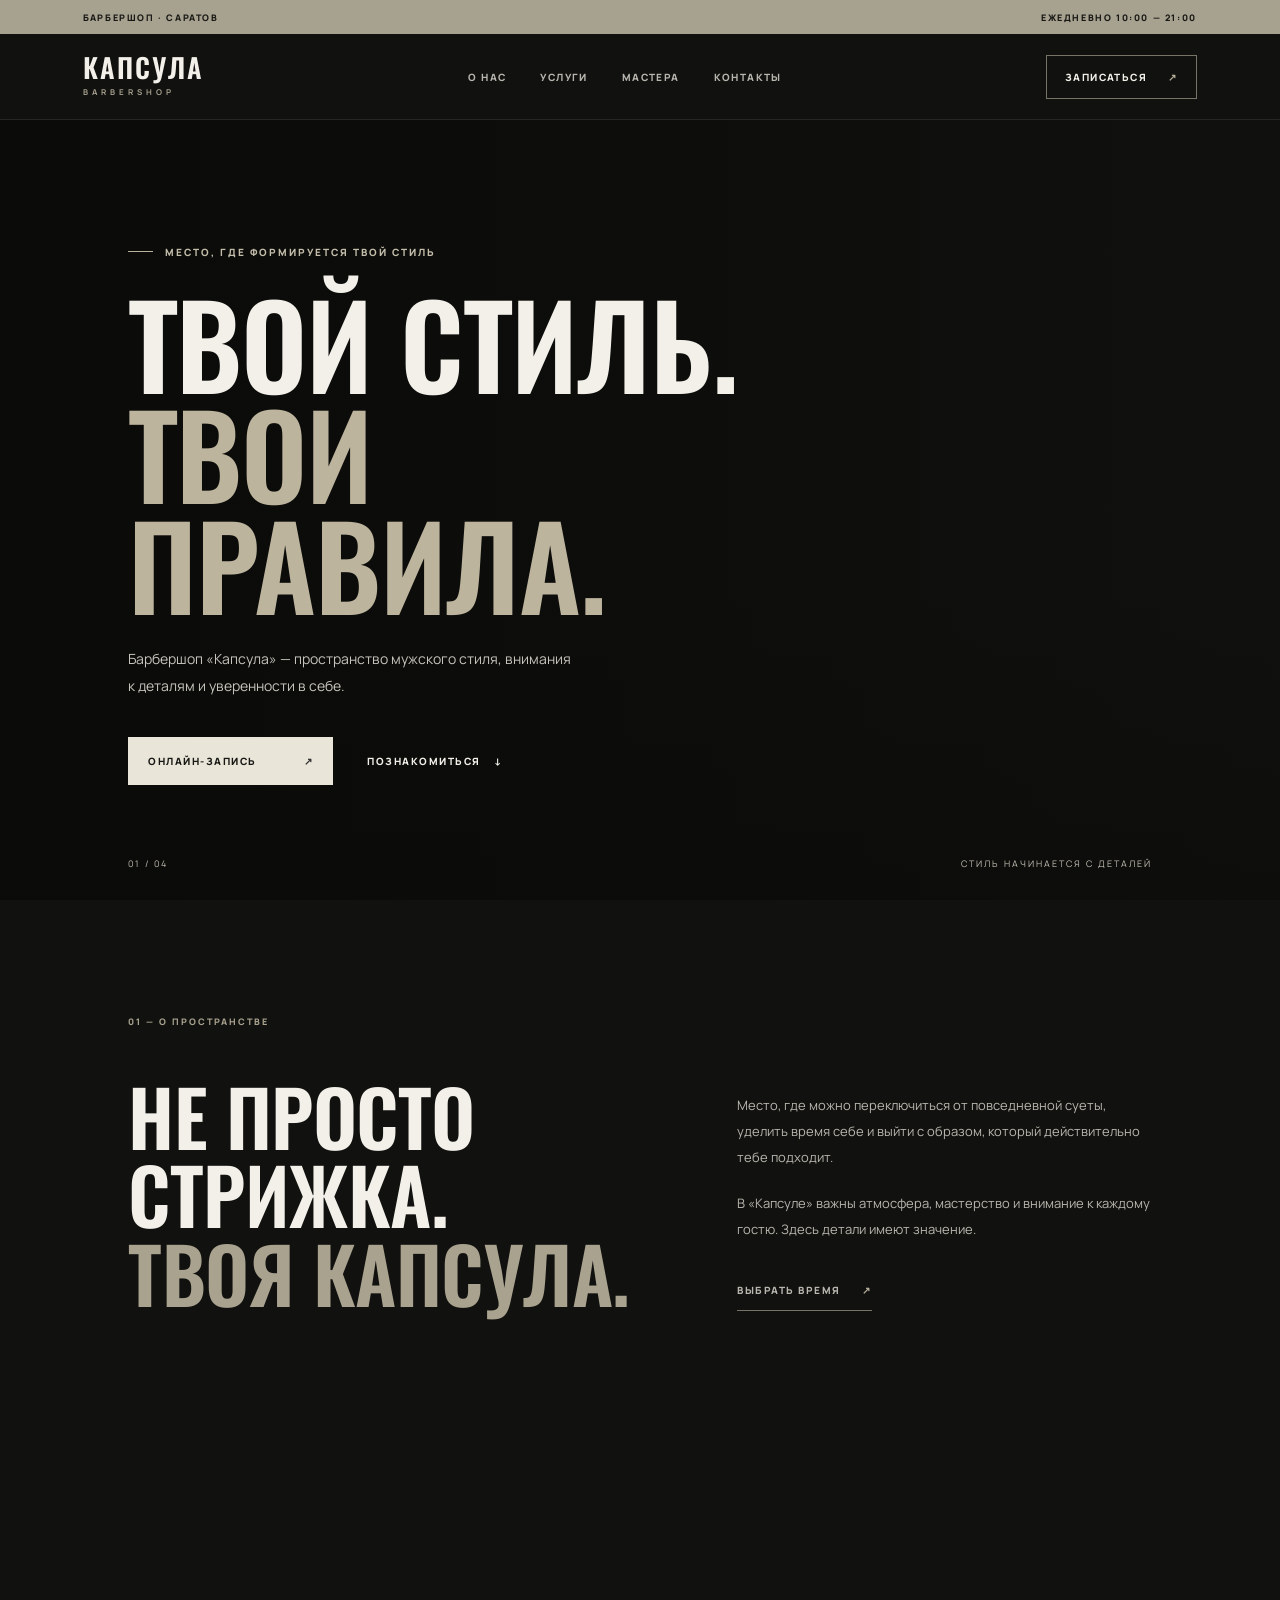
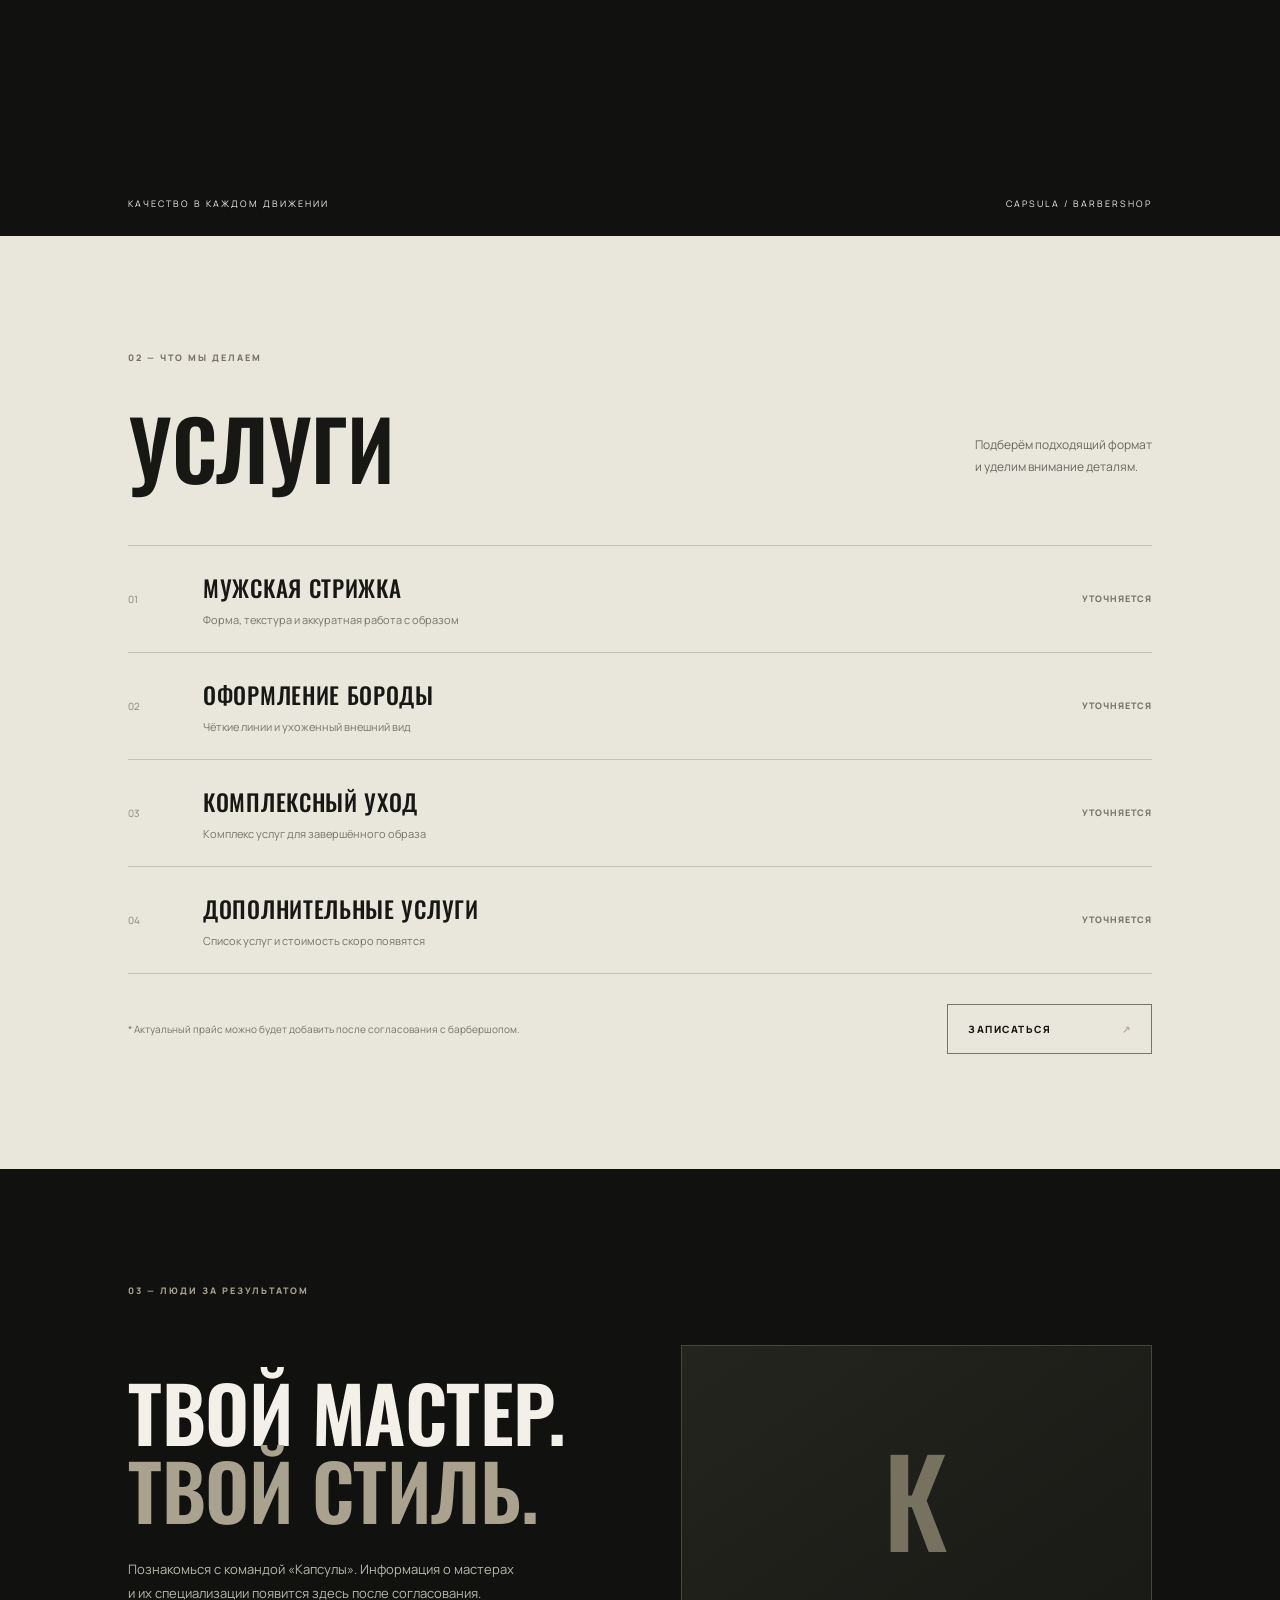
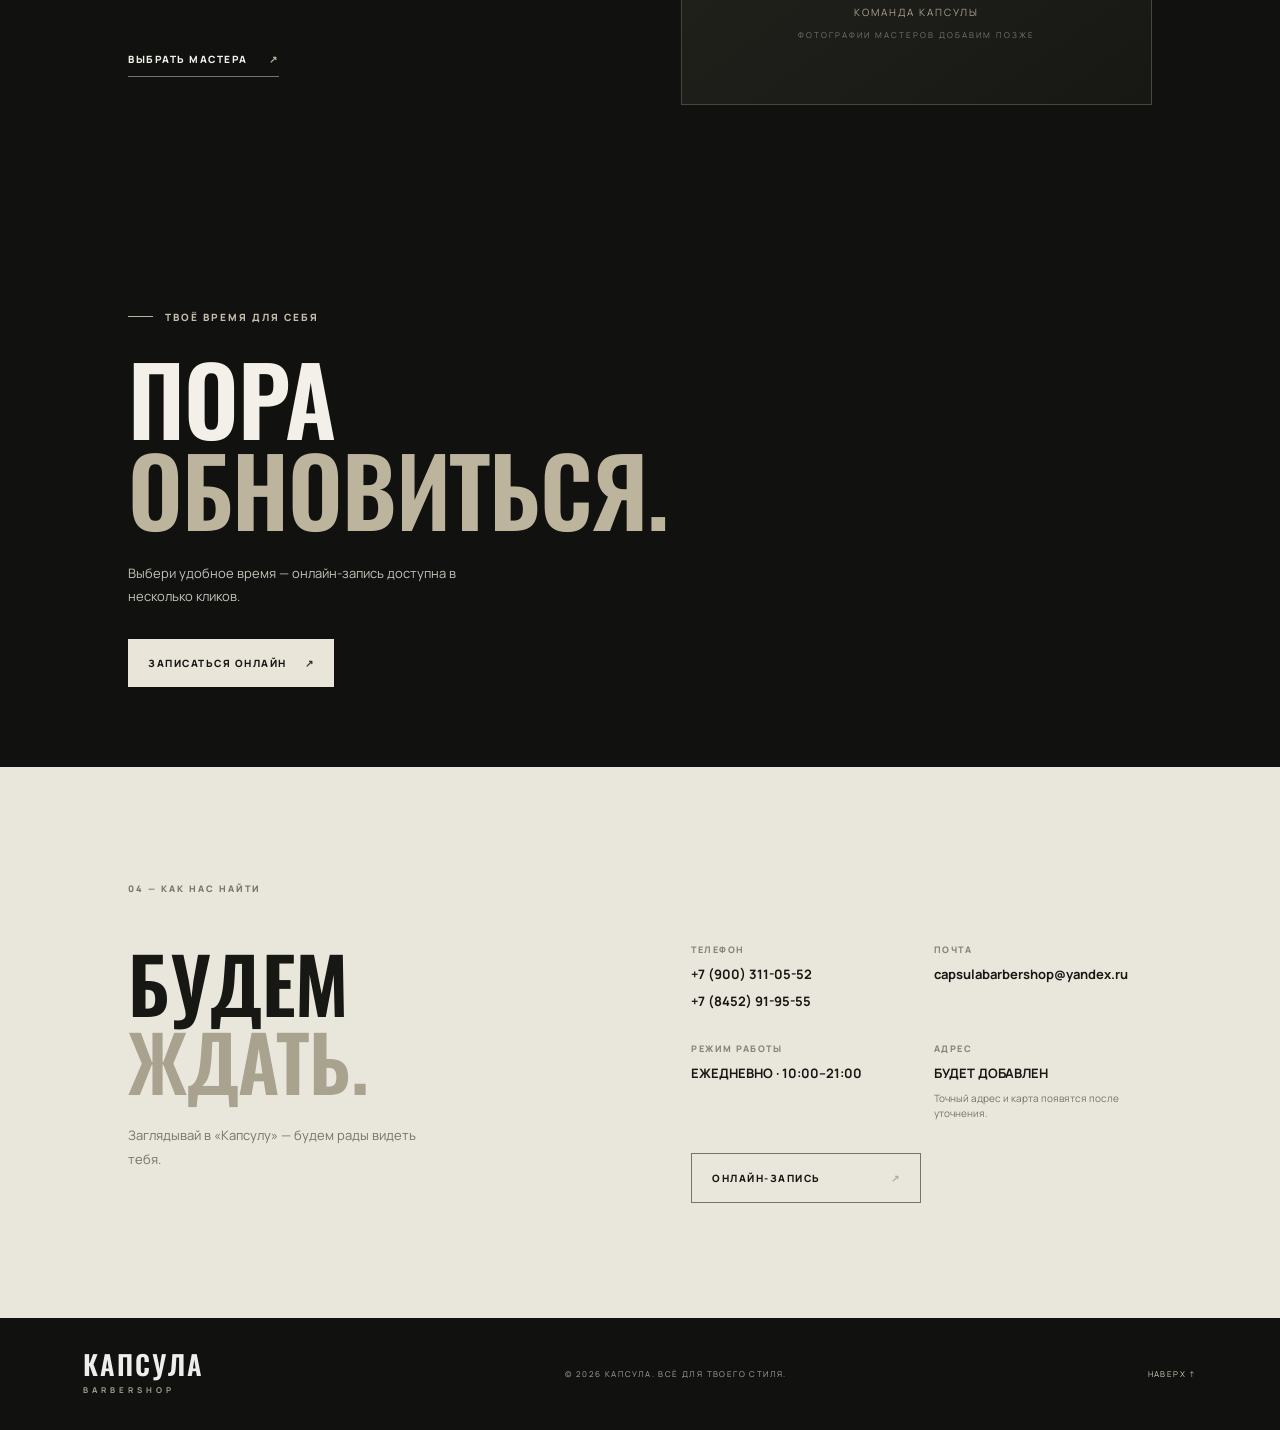
==== index.html @ d5517228 "Add files via upload" ====
<!DOCTYPE html>
<html lang="ru">
<head>
  <meta charset="UTF-8">
  <meta name="viewport" content="width=device-width, initial-scale=1.0">
  <meta name="theme-color" content="#11110f">
  <meta name="description" content="Капсула — барбершоп. Мужские стрижки, оформление бороды и индивидуальный стиль.">
  <title>КАПСУЛА — барбершоп</title>
  <link rel="preconnect" href="https://fonts.googleapis.com">
  <link rel="preconnect" href="https://fonts.gstatic.com" crossorigin>
  <link href="https://fonts.googleapis.com/css2?family=Manrope:wght@400;500;600;700;800&family=Oswald:wght@400;500;600;700&display=swap" rel="stylesheet">
  <link rel="stylesheet" href="style.css">
</head>
<body>
  <div class="topline"><span>БАРБЕРШОП · САРАТОВ</span><span>ЕЖЕДНЕВНО 10:00 — 21:00</span></div>
  <header class="header">
    <a class="logo" href="#home">КАПСУЛА<span>BARBERSHOP</span></a>
    <button class="menu-toggle" aria-label="Открыть меню" aria-expanded="false">☰</button>
    <nav class="nav">
      <a href="#about">О НАС</a><a href="#services">УСЛУГИ</a><a href="#team">МАСТЕРА</a><a href="#contacts">КОНТАКТЫ</a>
    </nav>
    <a class="header-book" href="https://n377686.yclients.com/company/359553/personal/select-master?o=" target="_blank" rel="noopener">ЗАПИСАТЬСЯ <span>↗</span></a>
  </header>

  <main>
    <section class="hero" id="home">
      <div class="hero-image"></div>
      <div class="hero-shade"></div>
      <div class="hero-content">
        <p class="eyebrow"><i></i> МЕСТО, ГДЕ ФОРМИРУЕТСЯ ТВОЙ СТИЛЬ</p>
        <h1>ТВОЙ СТИЛЬ.<br><em>ТВОИ ПРАВИЛА.</em></h1>
        <p class="hero-copy">Барбершоп «Капсула» — пространство мужского стиля, внимания к деталям и уверенности в себе.</p>
        <div class="hero-actions">
          <a class="button button-light" href="https://n377686.yclients.com/company/359553/personal/select-master?o=" target="_blank" rel="noopener">ОНЛАЙН-ЗАПИСЬ <span>↗</span></a>
          <a class="text-link" href="#about">ПОЗНАКОМИТЬСЯ <span>↓</span></a>
        </div>
      </div>
      <div class="hero-note"><span>01 / 04</span><span>СТИЛЬ НАЧИНАЕТСЯ С ДЕТАЛЕЙ</span></div>
    </section>

    <section class="intro section" id="about">
      <div class="section-kicker">01 — О ПРОСТРАНСТВЕ</div>
      <div class="intro-grid">
        <h2>НЕ ПРОСТО<br>СТРИЖКА.<br><span>ТВОЯ КАПСУЛА.</span></h2>
        <div class="intro-text">
          <p>Место, где можно переключиться от повседневной суеты, уделить время себе и выйти с образом, который действительно тебе подходит.</p>
          <p>В «Капсуле» важны атмосфера, мастерство и внимание к каждому гостю. Здесь детали имеют значение.</p>
          <a class="under-link" href="https://n377686.yclients.com/company/359553/personal/select-master?o=" target="_blank" rel="noopener">ВЫБРАТЬ ВРЕМЯ <span>↗</span></a>
        </div>
      </div>
    </section>

    <section class="visual-band">
      <div class="visual-photo"></div>
      <div class="visual-caption"><span>КАЧЕСТВО В КАЖДОМ ДВИЖЕНИИ</span><span>CAPSULA / BARBERSHOP</span></div>
    </section>

    <section class="services section" id="services">
      <div class="section-kicker">02 — ЧТО МЫ ДЕЛАЕМ</div>
      <div class="section-heading"><h2>УСЛУГИ</h2><p>Подберём подходящий формат<br>и уделим внимание деталям.</p></div>
      <div class="service-list">
        <div class="service-row"><span class="service-num">01</span><div><h3>МУЖСКАЯ СТРИЖКА</h3><p>Форма, текстура и аккуратная работа с образом</p></div><span class="service-price">УТОЧНЯЕТСЯ</span></div>
        <div class="service-row"><span class="service-num">02</span><div><h3>ОФОРМЛЕНИЕ БОРОДЫ</h3><p>Чёткие линии и ухоженный внешний вид</p></div><span class="service-price">УТОЧНЯЕТСЯ</span></div>
        <div class="service-row"><span class="service-num">03</span><div><h3>КОМПЛЕКСНЫЙ УХОД</h3><p>Комплекс услуг для завершённого образа</p></div><span class="service-price">УТОЧНЯЕТСЯ</span></div>
        <div class="service-row"><span class="service-num">04</span><div><h3>ДОПОЛНИТЕЛЬНЫЕ УСЛУГИ</h3><p>Список услуг и стоимость скоро появятся</p></div><span class="service-price">УТОЧНЯЕТСЯ</span></div>
      </div>
      <div class="services-bottom"><span>* Актуальный прайс можно будет добавить после согласования с барбершопом.</span><a class="button button-outline" href="https://n377686.yclients.com/company/359553/personal/select-master?o=" target="_blank" rel="noopener">ЗАПИСАТЬСЯ <span>↗</span></a></div>
    </section>

    <section class="team section" id="team">
      <div class="section-kicker">03 — ЛЮДИ ЗА РЕЗУЛЬТАТОМ</div>
      <div class="team-grid">
        <div><h2>ТВОЙ МАСТЕР.<br><span>ТВОЙ СТИЛЬ.</span></h2><p>Познакомься с командой «Капсулы». Информация о мастерах и их специализации появится здесь после согласования.</p><a class="under-link" href="https://n377686.yclients.com/company/359553/personal/select-master?o=" target="_blank" rel="noopener">ВЫБРАТЬ МАСТЕРА <span>↗</span></a></div>
        <div class="team-placeholder"><div class="placeholder-mark">К</div><span>КОМАНДА КАПСУЛЫ</span><small>ФОТОГРАФИИ МАСТЕРОВ ДОБАВИМ ПОЗЖЕ</small></div>
      </div>
    </section>

    <section class="booking">
      <div class="booking-bg"></div>
      <div class="booking-content"><p class="eyebrow"><i></i> ТВОЁ ВРЕМЯ ДЛЯ СЕБЯ</p><h2>ПОРА<br><em>ОБНОВИТЬСЯ.</em></h2><p>Выбери удобное время — онлайн-запись доступна в несколько кликов.</p><a class="button button-light" href="https://n377686.yclients.com/company/359553/personal/select-master?o=" target="_blank" rel="noopener">ЗАПИСАТЬСЯ ОНЛАЙН <span>↗</span></a></div>
    </section>

    <section class="contacts section" id="contacts">
      <div class="section-kicker">04 — КАК НАС НАЙТИ</div>
      <div class="contacts-grid">
        <div><h2>БУДЕМ<br><span>ЖДАТЬ.</span></h2><p class="contact-lead">Заглядывай в «Капсулу» — будем рады видеть тебя.</p></div>
        <div class="contact-details">
          <div class="contact-item"><span>ТЕЛЕФОН</span><a href="tel:+79003110552">+7 (900) 311-05-52</a><a href="tel:+78452919555">+7 (8452) 91-95-55</a></div>
          <div class="contact-item"><span>ПОЧТА</span><a href="mailto:capsulabarbershop@yandex.ru">capsulabarbershop@yandex.ru</a></div>
          <div class="contact-item"><span>РЕЖИМ РАБОТЫ</span><strong>ЕЖЕДНЕВНО · 10:00–21:00</strong></div>
          <div class="contact-item"><span>АДРЕС</span><strong>БУДЕТ ДОБАВЛЕН</strong><small>Точный адрес и карта появятся после уточнения.</small></div>
          <a class="button button-outline contact-button" href="https://n377686.yclients.com/company/359553/personal/select-master?o=" target="_blank" rel="noopener">ОНЛАЙН-ЗАПИСЬ <span>↗</span></a>
        </div>
      </div>
    </section>
  </main>

  <footer class="footer"><a class="logo" href="#home">КАПСУЛА<span>BARBERSHOP</span></a><span>© 2026 КАПСУЛА. ВСЁ ДЛЯ ТВОЕГО СТИЛЯ.</span><a href="#home">НАВЕРХ ↑</a></footer>
  <script src="script.js"></script>
</body>
</html>
---- style.css ----
*{box-sizing:border-box}html{scroll-behavior:smooth}body{margin:0;background:#11110f;color:#f2f0e9;font-family:Manrope,Arial,sans-serif}a{color:inherit;text-decoration:none}.topline{height:34px;padding:0 6.5%;display:flex;justify-content:space-between;align-items:center;background:#a7a18f;color:#171714;font-size:9px;font-weight:800;letter-spacing:1.6px}.header{height:86px;padding:0 6.5%;display:flex;align-items:center;justify-content:space-between;background:#11110f;position:relative;z-index:5;border-bottom:1px solid #ffffff16}.logo{font-family:Oswald,sans-serif;font-size:27px;line-height:.85;letter-spacing:2px;font-weight:600}.logo span{display:block;font:700 8px Manrope,sans-serif;letter-spacing:4px;margin-top:8px;color:#a7a18f}.nav{display:flex;gap:34px}.nav a,.header-book{font-size:10px;font-weight:800;letter-spacing:1.4px}.nav a{color:#b7b5ad;transition:.2s}.nav a:hover{color:#fff}.header-book{border:1px solid #777467;padding:14px 18px}.header-book span,.button span,.under-link span{margin-left:18px;color:#b4ad98}.menu-toggle{display:none;background:none;border:0;color:#fff;font-size:24px}.hero{min-height:650px;height:calc(100vh - 120px);max-height:850px;position:relative;display:flex;align-items:center;padding:0 10%;overflow:hidden}.hero-image,.hero-shade,.visual-photo,.booking-bg{position:absolute;inset:0}.hero-image{background-image:url('https://images.unsplash.com/photo-1503936383423-7c5d2b7b9a4f?auto=format&fit=crop&w=2200&q=85');background-size:cover;background-position:center 42%;filter:grayscale(100%)}.hero-shade{background:linear-gradient(90deg,rgba(10,10,9,.92),rgba(10,10,9,.62) 48%,rgba(10,10,9,.12)),linear-gradient(0deg,rgba(10,10,9,.5),transparent 40%)}.hero-content{position:relative;z-index:1;max-width:720px}.eyebrow{font-size:10px;letter-spacing:2px;font-weight:800;color:#c3bda9;display:flex;align-items:center;gap:12px}.eyebrow i{display:inline-block;width:25px;height:1px;background:#b9b19c}.hero h1,.booking h2{font:600 clamp(60px,9vw,116px)/.96 Oswald,sans-serif;letter-spacing:-1px;margin:28px 0}.hero h1 em,.booking h2 em{font-style:normal;color:#bdb49d}.hero-copy{font-size:14px;line-height:1.9;color:#c6c4bc;max-width:450px}.hero-actions{display:flex;align-items:center;gap:34px;margin-top:38px}.button{display:inline-flex;align-items:center;justify-content:space-between;padding:17px 20px;font-size:10px;font-weight:800;letter-spacing:1.5px;min-width:205px}.button-light{background:#e9e5d9;color:#171714}.button-light span{color:#333}.text-link,.under-link{font-size:10px;font-weight:800;letter-spacing:1.5px}.text-link span{margin-left:10px}.hero-note{position:absolute;bottom:30px;left:10%;right:10%;display:flex;justify-content:space-between;color:#c4c0b4;font-size:9px;letter-spacing:2px}.section{padding:115px 10%}.section-kicker{font-size:9px;font-weight:800;letter-spacing:2px;color:#a9a28f}.intro-grid{display:grid;grid-template-columns:1.1fr .9fr;gap:10%;align-items:end;margin-top:48px}.intro h2,.section-heading h2,.team h2,.contacts h2{font:600 clamp(48px,6vw,78px)/1.02 Oswald,sans-serif;margin:0;letter-spacing:-.5px}.intro h2 span,.team h2 span,.contacts h2 span{color:#a9a28f}.intro-text{max-width:440px;color:#b8b6ae;font-size:13px;line-height:2}.intro-text p{margin:0 0 20px}.under-link{display:inline-block;margin-top:18px;padding-bottom:10px;border-bottom:1px solid #777467}.visual-band{height:410px;position:relative;overflow:hidden}.visual-photo{background:url('https://images.unsplash.com/photo-1621605815971-fbc98d665033?auto=format&fit=crop&w=2000&q=85') center 48%/cover;filter:grayscale(100%);opacity:.8}.visual-band:after{content:"";position:absolute;inset:0;background:linear-gradient(0deg,#11110f8c,transparent 60%)}.visual-caption{position:absolute;z-index:1;bottom:26px;left:10%;right:10%;display:flex;justify-content:space-between;font-size:9px;letter-spacing:2px;color:#eee}.services{background:#e9e6dc;color:#171714}.services .section-kicker{color:#777363}.section-heading{display:flex;align-items:end;justify-content:space-between;margin:42px 0 55px}.section-heading h2{font-size:82px}.section-heading p{font-size:12px;line-height:1.8;color:#69675f}.service-row{display:grid;grid-template-columns:55px 1fr auto;gap:20px;align-items:center;padding:25px 0;border-top:1px solid #c6c2b7}.service-row:last-child{border-bottom:1px solid #c6c2b7}.service-num{font-size:10px;color:#898575}.service-row h3{font:500 23px Oswald,sans-serif;letter-spacing:.7px;margin:0 0 7px}.service-row p{font-size:11px;color:#77746a;margin:0}.service-price{font-size:9px;letter-spacing:1px;font-weight:800;color:#77746a}.services-bottom{display:flex;align-items:center;justify-content:space-between;margin-top:30px}.services-bottom>span{font-size:10px;color:#77746a}.button-outline{border:1px solid #777467;color:inherit}.team-grid{display:grid;grid-template-columns:1fr 1fr;gap:8%;align-items:center;margin-top:48px}.team-grid>div:first-child p{max-width:390px;color:#b8b6ae;font-size:13px;line-height:1.9;margin:28px 0}.team-placeholder{height:360px;border:1px solid #47463e;background:linear-gradient(145deg,#25251f,#171714);display:flex;flex-direction:column;align-items:center;justify-content:center;color:#aaa38f;letter-spacing:2px;font-size:10px}.placeholder-mark{font:500 120px Oswald;color:#77715f;margin-bottom:18px}.team-placeholder small{font-size:8px;color:#77746a;margin-top:10px}.booking{min-height:520px;position:relative;display:flex;align-items:center;padding:80px 10%;overflow:hidden}.booking-bg{background:url('https://images.unsplash.com/photo-1599351431202-1e0f0137899a?auto=format&fit=crop&w=2000&q=85') center/cover;filter:grayscale(100%);opacity:.48}.booking:after{content:"";position:absolute;inset:0;background:linear-gradient(90deg,#11110f 0%,#11110fbb 50%,#11110f33)}.booking-content{position:relative;z-index:1;max-width:620px}.booking h2{font-size:clamp(58px,8vw,95px)}.booking-content>p:not(.eyebrow){color:#c3c0b7;font-size:13px;line-height:1.8;max-width:390px;margin:0 0 30px}.contacts{background:#e9e6dc;color:#171714}.contacts .section-kicker{color:#777363}.contacts-grid{display:grid;grid-template-columns:1fr 1fr;gap:10%;margin-top:48px}.contact-lead{font-size:13px;color:#77746a;max-width:300px;line-height:1.8;margin-top:25px}.contact-details{display:grid;grid-template-columns:1fr 1fr;gap:32px 24px}.contact-item{display:flex;flex-direction:column;gap:9px}.contact-item>span{font-size:9px;letter-spacing:1.5px;font-weight:800;color:#898575}.contact-item a,.contact-item strong{font-size:13px;font-weight:700}.contact-item small{font-size:10px;color:#77746a;line-height:1.5}.contact-button{grid-column:1/-1;max-width:230px}.footer{padding:35px 6.5%;display:flex;align-items:center;justify-content:space-between;color:#aaa698}.footer>span,.footer>a:last-child{font-size:8px;letter-spacing:1.4px}.footer .logo{color:#eee}.footer>a:last-child{color:#d2cbb9}.menu-toggle{cursor:pointer}
@media(max-width:800px){.topline{padding:0 5%;font-size:8px}.header{height:72px;padding:0 5%}.nav{display:none;position:absolute;top:72px;left:0;right:0;background:#171714;padding:25px 5%;flex-direction:column;gap:22px;border-top:1px solid #333}.nav.open{display:flex}.menu-toggle{display:block;margin-left:auto;margin-right:18px}.header-book{font-size:8px;padding:12px}.logo{font-size:23px}.hero{height:690px;min-height:610px;padding:0 7%}.hero-image{background-position:58% center}.hero-shade{background:linear-gradient(90deg,#0a0a09e8,#0a0a09a8 70%,#0a0a0940)}.hero h1{font-size:clamp(57px,13vw,90px)}.hero-note{left:7%;right:7%;font-size:7px}.section{padding:82px 7%}.intro-grid,.team-grid,.contacts-grid{grid-template-columns:1fr;gap:35px}.intro h2,.team h2,.contacts h2{font-size:62px}.intro-text{max-width:none}.visual-band{height:300px}.visual-caption{left:7%;right:7%;font-size:7px}.section-heading{margin:32px 0 35px;align-items:start;gap:15px;flex-direction:column}.section-heading h2{font-size:68px}.service-row{grid-template-columns:30px 1fr;gap:12px}.service-price{grid-column:2}.service-row h3{font-size:20px}.services-bottom{align-items:flex-start;gap:20px;flex-direction:column}.team-placeholder{height:290px}.booking{padding:75px 7%;min-height:480px}.booking h2{font-size:65px}.contact-details{grid-template-columns:1fr 1fr;gap:25px 15px}.footer{padding:30px 5%;gap:20px;flex-wrap:wrap}.footer>span{order:3;width:100%}}
@media(max-width:420px){.header-book{min-width:0;padding:11px 10px}.header-book span{margin-left:5px}.menu-toggle{margin-right:10px}.hero-actions{gap:20px;flex-wrap:wrap}.button{min-width:190px}.text-link{font-size:9px}.contact-details{grid-template-columns:1fr}.contact-button{grid-column:auto}.footer .logo{font-size:21px}}
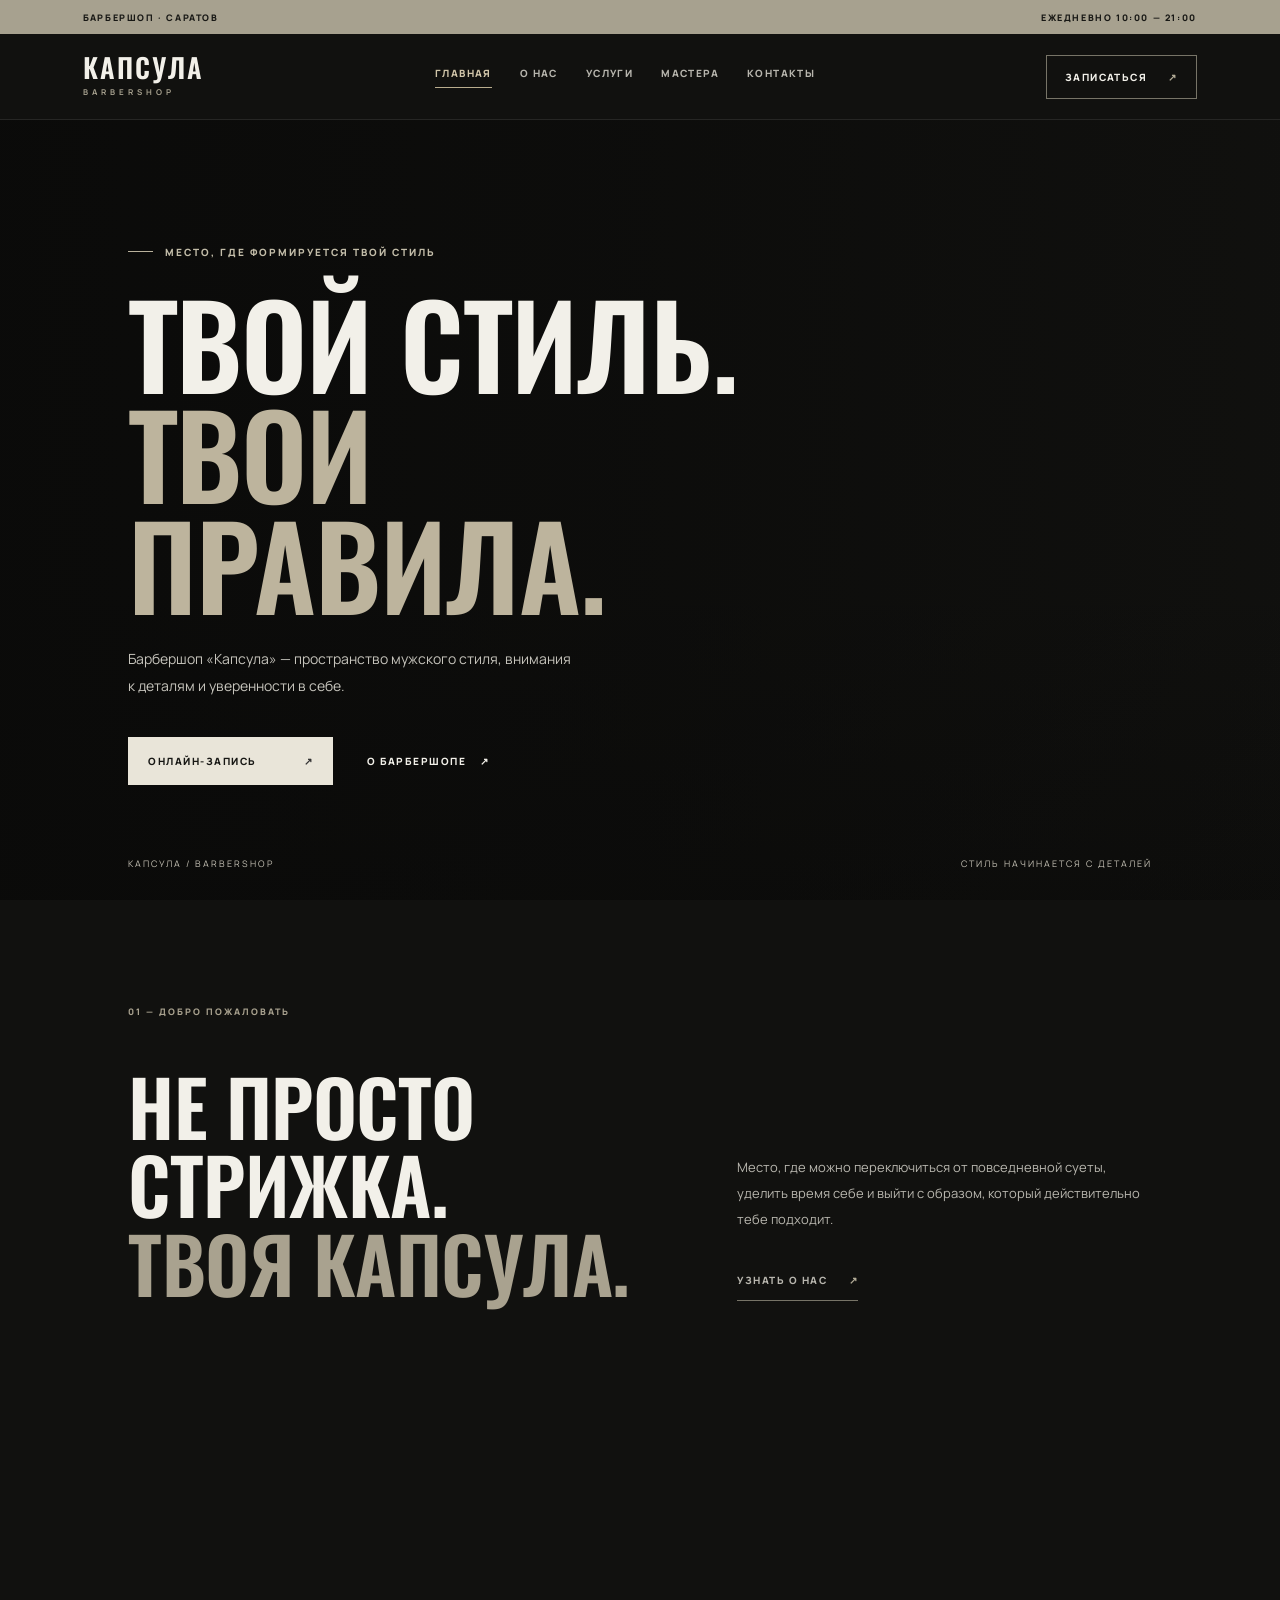
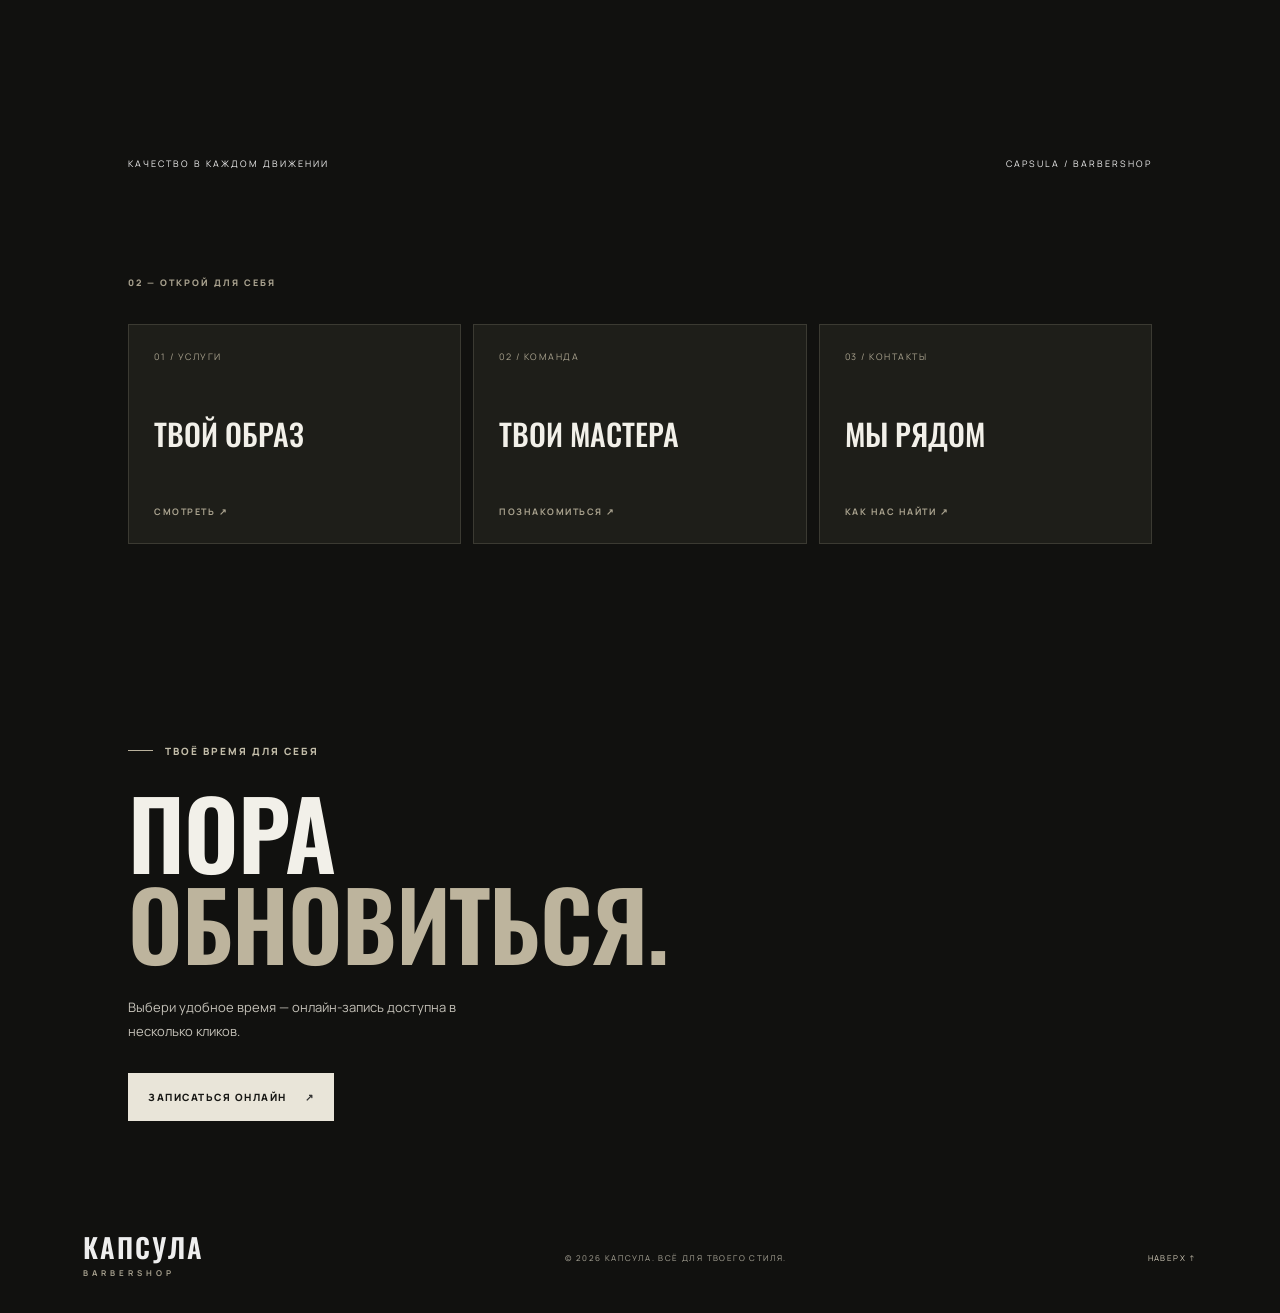
==== commit 66ec3279: "Add files via upload" ====
--- a/index.html
+++ b/index.html
@@ -1,101 +1,29 @@
 <!DOCTYPE html>
-<html lang="ru">
-<head>
-  <meta charset="UTF-8">
-  <meta name="viewport" content="width=device-width, initial-scale=1.0">
-  <meta name="theme-color" content="#11110f">
-  <meta name="description" content="Капсула — барбершоп. Мужские стрижки, оформление бороды и индивидуальный стиль.">
-  <title>КАПСУЛА — барбершоп</title>
-  <link rel="preconnect" href="https://fonts.googleapis.com">
-  <link rel="preconnect" href="https://fonts.gstatic.com" crossorigin>
-  <link href="https://fonts.googleapis.com/css2?family=Manrope:wght@400;500;600;700;800&family=Oswald:wght@400;500;600;700&display=swap" rel="stylesheet">
-  <link rel="stylesheet" href="style.css">
-</head>
-<body>
-  <div class="topline"><span>БАРБЕРШОП · САРАТОВ</span><span>ЕЖЕДНЕВНО 10:00 — 21:00</span></div>
-  <header class="header">
-    <a class="logo" href="#home">КАПСУЛА<span>BARBERSHOP</span></a>
-    <button class="menu-toggle" aria-label="Открыть меню" aria-expanded="false">☰</button>
-    <nav class="nav">
-      <a href="#about">О НАС</a><a href="#services">УСЛУГИ</a><a href="#team">МАСТЕРА</a><a href="#contacts">КОНТАКТЫ</a>
-    </nav>
-    <a class="header-book" href="https://n377686.yclients.com/company/359553/personal/select-master?o=" target="_blank" rel="noopener">ЗАПИСАТЬСЯ <span>↗</span></a>
-  </header>
-
-  <main>
-    <section class="hero" id="home">
-      <div class="hero-image"></div>
-      <div class="hero-shade"></div>
-      <div class="hero-content">
-        <p class="eyebrow"><i></i> МЕСТО, ГДЕ ФОРМИРУЕТСЯ ТВОЙ СТИЛЬ</p>
-        <h1>ТВОЙ СТИЛЬ.<br><em>ТВОИ ПРАВИЛА.</em></h1>
-        <p class="hero-copy">Барбершоп «Капсула» — пространство мужского стиля, внимания к деталям и уверенности в себе.</p>
-        <div class="hero-actions">
-          <a class="button button-light" href="https://n377686.yclients.com/company/359553/personal/select-master?o=" target="_blank" rel="noopener">ОНЛАЙН-ЗАПИСЬ <span>↗</span></a>
-          <a class="text-link" href="#about">ПОЗНАКОМИТЬСЯ <span>↓</span></a>
-        </div>
-      </div>
-      <div class="hero-note"><span>01 / 04</span><span>СТИЛЬ НАЧИНАЕТСЯ С ДЕТАЛЕЙ</span></div>
-    </section>
-
-    <section class="intro section" id="about">
-      <div class="section-kicker">01 — О ПРОСТРАНСТВЕ</div>
-      <div class="intro-grid">
-        <h2>НЕ ПРОСТО<br>СТРИЖКА.<br><span>ТВОЯ КАПСУЛА.</span></h2>
-        <div class="intro-text">
-          <p>Место, где можно переключиться от повседневной суеты, уделить время себе и выйти с образом, который действительно тебе подходит.</p>
-          <p>В «Капсуле» важны атмосфера, мастерство и внимание к каждому гостю. Здесь детали имеют значение.</p>
-          <a class="under-link" href="https://n377686.yclients.com/company/359553/personal/select-master?o=" target="_blank" rel="noopener">ВЫБРАТЬ ВРЕМЯ <span>↗</span></a>
-        </div>
-      </div>
-    </section>
-
-    <section class="visual-band">
-      <div class="visual-photo"></div>
-      <div class="visual-caption"><span>КАЧЕСТВО В КАЖДОМ ДВИЖЕНИИ</span><span>CAPSULA / BARBERSHOP</span></div>
-    </section>
-
-    <section class="services section" id="services">
-      <div class="section-kicker">02 — ЧТО МЫ ДЕЛАЕМ</div>
-      <div class="section-heading"><h2>УСЛУГИ</h2><p>Подберём подходящий формат<br>и уделим внимание деталям.</p></div>
-      <div class="service-list">
-        <div class="service-row"><span class="service-num">01</span><div><h3>МУЖСКАЯ СТРИЖКА</h3><p>Форма, текстура и аккуратная работа с образом</p></div><span class="service-price">УТОЧНЯЕТСЯ</span></div>
-        <div class="service-row"><span class="service-num">02</span><div><h3>ОФОРМЛЕНИЕ БОРОДЫ</h3><p>Чёткие линии и ухоженный внешний вид</p></div><span class="service-price">УТОЧНЯЕТСЯ</span></div>
-        <div class="service-row"><span class="service-num">03</span><div><h3>КОМПЛЕКСНЫЙ УХОД</h3><p>Комплекс услуг для завершённого образа</p></div><span class="service-price">УТОЧНЯЕТСЯ</span></div>
-        <div class="service-row"><span class="service-num">04</span><div><h3>ДОПОЛНИТЕЛЬНЫЕ УСЛУГИ</h3><p>Список услуг и стоимость скоро появятся</p></div><span class="service-price">УТОЧНЯЕТСЯ</span></div>
-      </div>
-      <div class="services-bottom"><span>* Актуальный прайс можно будет добавить после согласования с барбершопом.</span><a class="button button-outline" href="https://n377686.yclients.com/company/359553/personal/select-master?o=" target="_blank" rel="noopener">ЗАПИСАТЬСЯ <span>↗</span></a></div>
-    </section>
-
-    <section class="team section" id="team">
-      <div class="section-kicker">03 — ЛЮДИ ЗА РЕЗУЛЬТАТОМ</div>
-      <div class="team-grid">
-        <div><h2>ТВОЙ МАСТЕР.<br><span>ТВОЙ СТИЛЬ.</span></h2><p>Познакомься с командой «Капсулы». Информация о мастерах и их специализации появится здесь после согласования.</p><a class="under-link" href="https://n377686.yclients.com/company/359553/personal/select-master?o=" target="_blank" rel="noopener">ВЫБРАТЬ МАСТЕРА <span>↗</span></a></div>
-        <div class="team-placeholder"><div class="placeholder-mark">К</div><span>КОМАНДА КАПСУЛЫ</span><small>ФОТОГРАФИИ МАСТЕРОВ ДОБАВИМ ПОЗЖЕ</small></div>
-      </div>
-    </section>
-
-    <section class="booking">
-      <div class="booking-bg"></div>
-      <div class="booking-content"><p class="eyebrow"><i></i> ТВОЁ ВРЕМЯ ДЛЯ СЕБЯ</p><h2>ПОРА<br><em>ОБНОВИТЬСЯ.</em></h2><p>Выбери удобное время — онлайн-запись доступна в несколько кликов.</p><a class="button button-light" href="https://n377686.yclients.com/company/359553/personal/select-master?o=" target="_blank" rel="noopener">ЗАПИСАТЬСЯ ОНЛАЙН <span>↗</span></a></div>
-    </section>
-
-    <section class="contacts section" id="contacts">
-      <div class="section-kicker">04 — КАК НАС НАЙТИ</div>
-      <div class="contacts-grid">
-        <div><h2>БУДЕМ<br><span>ЖДАТЬ.</span></h2><p class="contact-lead">Заглядывай в «Капсулу» — будем рады видеть тебя.</p></div>
-        <div class="contact-details">
-          <div class="contact-item"><span>ТЕЛЕФОН</span><a href="tel:+79003110552">+7 (900) 311-05-52</a><a href="tel:+78452919555">+7 (8452) 91-95-55</a></div>
-          <div class="contact-item"><span>ПОЧТА</span><a href="mailto:capsulabarbershop@yandex.ru">capsulabarbershop@yandex.ru</a></div>
-          <div class="contact-item"><span>РЕЖИМ РАБОТЫ</span><strong>ЕЖЕДНЕВНО · 10:00–21:00</strong></div>
-          <div class="contact-item"><span>АДРЕС</span><strong>БУДЕТ ДОБАВЛЕН</strong><small>Точный адрес и карта появятся после уточнения.</small></div>
-          <a class="button button-outline contact-button" href="https://n377686.yclients.com/company/359553/personal/select-master?o=" target="_blank" rel="noopener">ОНЛАЙН-ЗАПИСЬ <span>↗</span></a>
-        </div>
-      </div>
-    </section>
-  </main>
-
-  <footer class="footer"><a class="logo" href="#home">КАПСУЛА<span>BARBERSHOP</span></a><span>© 2026 КАПСУЛА. ВСЁ ДЛЯ ТВОЕГО СТИЛЯ.</span><a href="#home">НАВЕРХ ↑</a></footer>
-  <script src="script.js"></script>
-</body>
-</html>+<html lang="ru"><head>
+<meta charset="UTF-8"><meta name="viewport" content="width=device-width, initial-scale=1.0">
+<meta name="theme-color" content="#11110f">
+<title>Главная — КАПСУЛА</title>
+<link rel="preconnect" href="https://fonts.googleapis.com"><link rel="preconnect" href="https://fonts.gstatic.com" crossorigin>
+<link href="https://fonts.googleapis.com/css2?family=Manrope:wght@400;500;600;700;800&family=Oswald:wght@400;500;600;700&display=swap" rel="stylesheet">
+<link rel="stylesheet" href="style.css"></head><body>
+<div class="topline"><span>БАРБЕРШОП · САРАТОВ</span><span>ЕЖЕДНЕВНО 10:00 — 21:00</span></div>
+<header class="header"><a class="logo" href="index.html">КАПСУЛА<span>BARBERSHOP</span></a>
+<button class="menu-toggle" aria-label="Открыть меню" aria-expanded="false">☰</button>
+<nav class="nav"><a href="index.html" class="active">ГЛАВНАЯ</a><a href="about.html" class="">О НАС</a><a href="services.html" class="">УСЛУГИ</a><a href="team.html" class="">МАСТЕРА</a><a href="contacts.html" class="">КОНТАКТЫ</a></nav>
+<a class="header-book" href="https://n377686.yclients.com/company/359553/personal/select-master?o=" target="_blank" rel="noopener">ЗАПИСАТЬСЯ <span>↗</span></a></header>
+<main>
+<section class="hero" id="top"><div class="hero-image"></div><div class="hero-shade"></div><div class="hero-content">
+<p class="eyebrow"><i></i> МЕСТО, ГДЕ ФОРМИРУЕТСЯ ТВОЙ СТИЛЬ</p>
+<h1>ТВОЙ СТИЛЬ.<br><em>ТВОИ ПРАВИЛА.</em></h1>
+<p class="hero-copy">Барбершоп «Капсула» — пространство мужского стиля, внимания к деталям и уверенности в себе.</p>
+<div class="hero-actions"><a class="button button-light" href="https://n377686.yclients.com/company/359553/personal/select-master?o=" target="_blank">ОНЛАЙН-ЗАПИСЬ <span>↗</span></a><a class="text-link" href="about.html">О БАРБЕРШОПЕ <span>↗</span></a></div>
+</div><div class="hero-note"><span>КАПСУЛА / BARBERSHOP</span><span>СТИЛЬ НАЧИНАЕТСЯ С ДЕТАЛЕЙ</span></div></section>
+<section class="intro section"><div class="section-kicker">01 — ДОБРО ПОЖАЛОВАТЬ</div><div class="intro-grid"><h2>НЕ ПРОСТО<br>СТРИЖКА.<br><span>ТВОЯ КАПСУЛА.</span></h2><div class="intro-text"><p>Место, где можно переключиться от повседневной суеты, уделить время себе и выйти с образом, который действительно тебе подходит.</p><a class="under-link" href="about.html">УЗНАТЬ О НАС <span>↗</span></a></div></div></section>
+<section class="visual-band"><div class="visual-photo"></div><div class="visual-caption"><span>КАЧЕСТВО В КАЖДОМ ДВИЖЕНИИ</span><span>CAPSULA / BARBERSHOP</span></div></section>
+<section class="home-links section"><div class="section-kicker">02 — ОТКРОЙ ДЛЯ СЕБЯ</div><div class="link-cards">
+<a href="services.html"><span>01 / УСЛУГИ</span><h2>ТВОЙ ОБРАЗ</h2><b>СМОТРЕТЬ ↗</b></a>
+<a href="team.html"><span>02 / КОМАНДА</span><h2>ТВОИ МАСТЕРА</h2><b>ПОЗНАКОМИТЬСЯ ↗</b></a>
+<a href="contacts.html"><span>03 / КОНТАКТЫ</span><h2>МЫ РЯДОМ</h2><b>КАК НАС НАЙТИ ↗</b></a></div></section>
+<section class="booking"><div class="booking-bg"></div><div class="booking-content"><p class="eyebrow"><i></i> ТВОЁ ВРЕМЯ ДЛЯ СЕБЯ</p><h2>ПОРА<br><em>ОБНОВИТЬСЯ.</em></h2><p>Выбери удобное время — онлайн-запись доступна в несколько кликов.</p><a class="button button-light" href="https://n377686.yclients.com/company/359553/personal/select-master?o=" target="_blank">ЗАПИСАТЬСЯ ОНЛАЙН <span>↗</span></a></div></section></main>
+<footer class="footer"><a class="logo" href="index.html">КАПСУЛА<span>BARBERSHOP</span></a><span>© 2026 КАПСУЛА. ВСЁ ДЛЯ ТВОЕГО СТИЛЯ.</span><a href="#top" onclick="window.scrollTo({top:0,behavior:'smooth'});return false">НАВЕРХ ↑</a></footer>
+<script src="script.js"></script></body></html>
--- a/style.css
+++ b/style.css
@@ -1,3 +1,3 @@
-*{box-sizing:border-box}html{scroll-behavior:smooth}body{margin:0;background:#11110f;color:#f2f0e9;font-family:Manrope,Arial,sans-serif}a{color:inherit;text-decoration:none}.topline{height:34px;padding:0 6.5%;display:flex;justify-content:space-between;align-items:center;background:#a7a18f;color:#171714;font-size:9px;font-weight:800;letter-spacing:1.6px}.header{height:86px;padding:0 6.5%;display:flex;align-items:center;justify-content:space-between;background:#11110f;position:relative;z-index:5;border-bottom:1px solid #ffffff16}.logo{font-family:Oswald,sans-serif;font-size:27px;line-height:.85;letter-spacing:2px;font-weight:600}.logo span{display:block;font:700 8px Manrope,sans-serif;letter-spacing:4px;margin-top:8px;color:#a7a18f}.nav{display:flex;gap:34px}.nav a,.header-book{font-size:10px;font-weight:800;letter-spacing:1.4px}.nav a{color:#b7b5ad;transition:.2s}.nav a:hover{color:#fff}.header-book{border:1px solid #777467;padding:14px 18px}.header-book span,.button span,.under-link span{margin-left:18px;color:#b4ad98}.menu-toggle{display:none;background:none;border:0;color:#fff;font-size:24px}.hero{min-height:650px;height:calc(100vh - 120px);max-height:850px;position:relative;display:flex;align-items:center;padding:0 10%;overflow:hidden}.hero-image,.hero-shade,.visual-photo,.booking-bg{position:absolute;inset:0}.hero-image{background-image:url('https://images.unsplash.com/photo-1503936383423-7c5d2b7b9a4f?auto=format&fit=crop&w=2200&q=85');background-size:cover;background-position:center 42%;filter:grayscale(100%)}.hero-shade{background:linear-gradient(90deg,rgba(10,10,9,.92),rgba(10,10,9,.62) 48%,rgba(10,10,9,.12)),linear-gradient(0deg,rgba(10,10,9,.5),transparent 40%)}.hero-content{position:relative;z-index:1;max-width:720px}.eyebrow{font-size:10px;letter-spacing:2px;font-weight:800;color:#c3bda9;display:flex;align-items:center;gap:12px}.eyebrow i{display:inline-block;width:25px;height:1px;background:#b9b19c}.hero h1,.booking h2{font:600 clamp(60px,9vw,116px)/.96 Oswald,sans-serif;letter-spacing:-1px;margin:28px 0}.hero h1 em,.booking h2 em{font-style:normal;color:#bdb49d}.hero-copy{font-size:14px;line-height:1.9;color:#c6c4bc;max-width:450px}.hero-actions{display:flex;align-items:center;gap:34px;margin-top:38px}.button{display:inline-flex;align-items:center;justify-content:space-between;padding:17px 20px;font-size:10px;font-weight:800;letter-spacing:1.5px;min-width:205px}.button-light{background:#e9e5d9;color:#171714}.button-light span{color:#333}.text-link,.under-link{font-size:10px;font-weight:800;letter-spacing:1.5px}.text-link span{margin-left:10px}.hero-note{position:absolute;bottom:30px;left:10%;right:10%;display:flex;justify-content:space-between;color:#c4c0b4;font-size:9px;letter-spacing:2px}.section{padding:115px 10%}.section-kicker{font-size:9px;font-weight:800;letter-spacing:2px;color:#a9a28f}.intro-grid{display:grid;grid-template-columns:1.1fr .9fr;gap:10%;align-items:end;margin-top:48px}.intro h2,.section-heading h2,.team h2,.contacts h2{font:600 clamp(48px,6vw,78px)/1.02 Oswald,sans-serif;margin:0;letter-spacing:-.5px}.intro h2 span,.team h2 span,.contacts h2 span{color:#a9a28f}.intro-text{max-width:440px;color:#b8b6ae;font-size:13px;line-height:2}.intro-text p{margin:0 0 20px}.under-link{display:inline-block;margin-top:18px;padding-bottom:10px;border-bottom:1px solid #777467}.visual-band{height:410px;position:relative;overflow:hidden}.visual-photo{background:url('https://images.unsplash.com/photo-1621605815971-fbc98d665033?auto=format&fit=crop&w=2000&q=85') center 48%/cover;filter:grayscale(100%);opacity:.8}.visual-band:after{content:"";position:absolute;inset:0;background:linear-gradient(0deg,#11110f8c,transparent 60%)}.visual-caption{position:absolute;z-index:1;bottom:26px;left:10%;right:10%;display:flex;justify-content:space-between;font-size:9px;letter-spacing:2px;color:#eee}.services{background:#e9e6dc;color:#171714}.services .section-kicker{color:#777363}.section-heading{display:flex;align-items:end;justify-content:space-between;margin:42px 0 55px}.section-heading h2{font-size:82px}.section-heading p{font-size:12px;line-height:1.8;color:#69675f}.service-row{display:grid;grid-template-columns:55px 1fr auto;gap:20px;align-items:center;padding:25px 0;border-top:1px solid #c6c2b7}.service-row:last-child{border-bottom:1px solid #c6c2b7}.service-num{font-size:10px;color:#898575}.service-row h3{font:500 23px Oswald,sans-serif;letter-spacing:.7px;margin:0 0 7px}.service-row p{font-size:11px;color:#77746a;margin:0}.service-price{font-size:9px;letter-spacing:1px;font-weight:800;color:#77746a}.services-bottom{display:flex;align-items:center;justify-content:space-between;margin-top:30px}.services-bottom>span{font-size:10px;color:#77746a}.button-outline{border:1px solid #777467;color:inherit}.team-grid{display:grid;grid-template-columns:1fr 1fr;gap:8%;align-items:center;margin-top:48px}.team-grid>div:first-child p{max-width:390px;color:#b8b6ae;font-size:13px;line-height:1.9;margin:28px 0}.team-placeholder{height:360px;border:1px solid #47463e;background:linear-gradient(145deg,#25251f,#171714);display:flex;flex-direction:column;align-items:center;justify-content:center;color:#aaa38f;letter-spacing:2px;font-size:10px}.placeholder-mark{font:500 120px Oswald;color:#77715f;margin-bottom:18px}.team-placeholder small{font-size:8px;color:#77746a;margin-top:10px}.booking{min-height:520px;position:relative;display:flex;align-items:center;padding:80px 10%;overflow:hidden}.booking-bg{background:url('https://images.unsplash.com/photo-1599351431202-1e0f0137899a?auto=format&fit=crop&w=2000&q=85') center/cover;filter:grayscale(100%);opacity:.48}.booking:after{content:"";position:absolute;inset:0;background:linear-gradient(90deg,#11110f 0%,#11110fbb 50%,#11110f33)}.booking-content{position:relative;z-index:1;max-width:620px}.booking h2{font-size:clamp(58px,8vw,95px)}.booking-content>p:not(.eyebrow){color:#c3c0b7;font-size:13px;line-height:1.8;max-width:390px;margin:0 0 30px}.contacts{background:#e9e6dc;color:#171714}.contacts .section-kicker{color:#777363}.contacts-grid{display:grid;grid-template-columns:1fr 1fr;gap:10%;margin-top:48px}.contact-lead{font-size:13px;color:#77746a;max-width:300px;line-height:1.8;margin-top:25px}.contact-details{display:grid;grid-template-columns:1fr 1fr;gap:32px 24px}.contact-item{display:flex;flex-direction:column;gap:9px}.contact-item>span{font-size:9px;letter-spacing:1.5px;font-weight:800;color:#898575}.contact-item a,.contact-item strong{font-size:13px;font-weight:700}.contact-item small{font-size:10px;color:#77746a;line-height:1.5}.contact-button{grid-column:1/-1;max-width:230px}.footer{padding:35px 6.5%;display:flex;align-items:center;justify-content:space-between;color:#aaa698}.footer>span,.footer>a:last-child{font-size:8px;letter-spacing:1.4px}.footer .logo{color:#eee}.footer>a:last-child{color:#d2cbb9}.menu-toggle{cursor:pointer}
-@media(max-width:800px){.topline{padding:0 5%;font-size:8px}.header{height:72px;padding:0 5%}.nav{display:none;position:absolute;top:72px;left:0;right:0;background:#171714;padding:25px 5%;flex-direction:column;gap:22px;border-top:1px solid #333}.nav.open{display:flex}.menu-toggle{display:block;margin-left:auto;margin-right:18px}.header-book{font-size:8px;padding:12px}.logo{font-size:23px}.hero{height:690px;min-height:610px;padding:0 7%}.hero-image{background-position:58% center}.hero-shade{background:linear-gradient(90deg,#0a0a09e8,#0a0a09a8 70%,#0a0a0940)}.hero h1{font-size:clamp(57px,13vw,90px)}.hero-note{left:7%;right:7%;font-size:7px}.section{padding:82px 7%}.intro-grid,.team-grid,.contacts-grid{grid-template-columns:1fr;gap:35px}.intro h2,.team h2,.contacts h2{font-size:62px}.intro-text{max-width:none}.visual-band{height:300px}.visual-caption{left:7%;right:7%;font-size:7px}.section-heading{margin:32px 0 35px;align-items:start;gap:15px;flex-direction:column}.section-heading h2{font-size:68px}.service-row{grid-template-columns:30px 1fr;gap:12px}.service-price{grid-column:2}.service-row h3{font-size:20px}.services-bottom{align-items:flex-start;gap:20px;flex-direction:column}.team-placeholder{height:290px}.booking{padding:75px 7%;min-height:480px}.booking h2{font-size:65px}.contact-details{grid-template-columns:1fr 1fr;gap:25px 15px}.footer{padding:30px 5%;gap:20px;flex-wrap:wrap}.footer>span{order:3;width:100%}}
+*{box-sizing:border-box}html{scroll-behavior:smooth}body{margin:0;background:#11110f;color:#f2f0e9;font-family:Manrope,Arial,sans-serif}a{color:inherit;text-decoration:none}.topline{height:34px;padding:0 6.5%;display:flex;justify-content:space-between;align-items:center;background:#a7a18f;color:#171714;font-size:9px;font-weight:800;letter-spacing:1.6px}.header{height:86px;padding:0 6.5%;display:flex;align-items:center;justify-content:space-between;background:#11110f;position:relative;z-index:5;border-bottom:1px solid #ffffff16}.logo{font-family:Oswald,sans-serif;font-size:27px;line-height:.85;letter-spacing:2px;font-weight:600}.logo span{display:block;font:700 8px Manrope,sans-serif;letter-spacing:4px;margin-top:8px;color:#a7a18f}.nav{display:flex;gap:28px}.nav a,.header-book{font-size:10px;font-weight:800;letter-spacing:1.4px}.nav a{color:#b7b5ad;transition:.2s}.nav a:hover,.nav a.active{color:#d0c5a9}.nav a.active:after{content:"";display:block;height:1px;background:#b9ad8e;margin-top:7px}.header-book{border:1px solid #777467;padding:14px 18px}.header-book span,.button span,.under-link span{margin-left:18px;color:#b4ad98}.menu-toggle{display:none;background:none;border:0;color:#fff;font-size:24px;cursor:pointer}.hero{min-height:650px;height:calc(100vh - 120px);max-height:850px;position:relative;display:flex;align-items:center;padding:0 10%;overflow:hidden}.hero-image,.hero-shade,.visual-photo,.booking-bg{position:absolute;inset:0}.hero-image{background-image:url('https://images.unsplash.com/photo-1503936383423-7c5d2b7b9a4f?auto=format&fit=crop&w=2200&q=85');background-size:cover;background-position:center 42%;filter:grayscale(100%)}.hero-shade{background:linear-gradient(90deg,rgba(10,10,9,.92),rgba(10,10,9,.62) 48%,rgba(10,10,9,.12)),linear-gradient(0deg,rgba(10,10,9,.5),transparent 40%)}.hero-content{position:relative;z-index:1;max-width:720px}.eyebrow{font-size:10px;letter-spacing:2px;font-weight:800;color:#c3bda9;display:flex;align-items:center;gap:12px}.eyebrow i{display:inline-block;width:25px;height:1px;background:#b9b19c}.hero h1,.booking h2{font:600 clamp(60px,9vw,116px)/.96 Oswald,sans-serif;letter-spacing:-1px;margin:28px 0}.hero h1 em,.booking h2 em,.page-hero h1 em{font-style:normal;color:#bdb49d}.hero-copy{font-size:14px;line-height:1.9;color:#c6c4bc;max-width:450px}.hero-actions{display:flex;align-items:center;gap:34px;margin-top:38px}.button{display:inline-flex;align-items:center;justify-content:space-between;padding:17px 20px;font-size:10px;font-weight:800;letter-spacing:1.5px;min-width:205px}.button-light{background:#e9e5d9;color:#171714}.button-light span{color:#333}.text-link,.under-link{font-size:10px;font-weight:800;letter-spacing:1.5px}.text-link span{margin-left:10px}.hero-note{position:absolute;bottom:30px;left:10%;right:10%;display:flex;justify-content:space-between;color:#c4c0b4;font-size:9px;letter-spacing:2px}.section{padding:105px 10%}.section-kicker{font-size:9px;font-weight:800;letter-spacing:2px;color:#a9a28f}.intro-grid{display:grid;grid-template-columns:1.1fr .9fr;gap:10%;align-items:end;margin-top:48px}.intro h2,.section-heading h2,.team h2,.contacts h2,.center-cta h2{font:600 clamp(48px,6vw,78px)/1.02 Oswald,sans-serif;margin:0;letter-spacing:-.5px}.intro h2 span,.team h2 span,.contacts h2 span,.center-cta h2 span{color:#a9a28f}.intro-text{max-width:440px;color:#b8b6ae;font-size:13px;line-height:2}.intro-text p{margin:0 0 20px}.under-link{display:inline-block;margin-top:18px;padding-bottom:10px;border-bottom:1px solid #777467}.visual-band{height:390px;position:relative;overflow:hidden}.visual-photo{background:url('https://images.unsplash.com/photo-1621605815971-fbc98d665033?auto=format&fit=crop&w=2000&q=85') center 48%/cover;filter:grayscale(100%);opacity:.8}.visual-band:after{content:"";position:absolute;inset:0;background:linear-gradient(0deg,#11110f8c,transparent 60%)}.visual-caption{position:absolute;z-index:1;bottom:26px;left:10%;right:10%;display:flex;justify-content:space-between;font-size:9px;letter-spacing:2px;color:#eee}.services{background:#e9e6dc;color:#171714}.services .section-kicker,.contacts .section-kicker{color:#777363}.section-heading{display:flex;align-items:end;justify-content:space-between;margin:42px 0 55px}.section-heading h2{font-size:82px}.section-heading p{font-size:12px;line-height:1.8;color:#69675f}.service-row{display:grid;grid-template-columns:55px 1fr auto;gap:20px;align-items:center;padding:25px 0;border-top:1px solid #c6c2b7}.service-row:last-child{border-bottom:1px solid #c6c2b7}.service-num{font-size:10px;color:#898575}.service-row h3{font:500 23px Oswald,sans-serif;letter-spacing:.7px;margin:0 0 7px}.service-row p{font-size:11px;color:#77746a;margin:0}.service-price{font-size:9px;letter-spacing:1px;font-weight:800;color:#77746a}.services-bottom{display:flex;align-items:center;justify-content:space-between;margin-top:30px}.services-bottom>span{font-size:10px;color:#77746a}.button-outline{border:1px solid #777467;color:inherit}.team-grid{display:grid;grid-template-columns:1fr 1fr;gap:8%;align-items:center;margin-top:30px}.team-grid>div:first-child p{max-width:390px;color:#b8b6ae;font-size:13px;line-height:1.9;margin:28px 0}.team-placeholder{height:360px;border:1px solid #47463e;background:linear-gradient(145deg,#25251f,#171714);display:flex;flex-direction:column;align-items:center;justify-content:center;color:#aaa38f;letter-spacing:2px;font-size:10px}.placeholder-mark{font:500 120px Oswald;color:#77715f;margin-bottom:18px}.team-placeholder small{font-size:8px;color:#77746a;margin-top:10px}.booking{min-height:500px;position:relative;display:flex;align-items:center;padding:80px 10%;overflow:hidden}.booking-bg{background:url('https://images.unsplash.com/photo-1599351431202-1e0f0137899a?auto=format&fit=crop&w=2000&q=85') center/cover;filter:grayscale(100%);opacity:.48}.booking:after{content:"";position:absolute;inset:0;background:linear-gradient(90deg,#11110f 0%,#11110fbb 50%,#11110f33)}.booking-content{position:relative;z-index:1;max-width:620px}.booking h2{font-size:clamp(58px,8vw,95px)}.booking-content>p:not(.eyebrow){color:#c3c0b7;font-size:13px;line-height:1.8;max-width:390px;margin:0 0 30px}.contacts{background:#e9e6dc;color:#171714}.contacts-grid{display:grid;grid-template-columns:1fr 1fr;gap:10%;margin-top:10px}.contact-lead{font-size:13px;color:#77746a;max-width:300px;line-height:1.8;margin-top:25px}.contact-details{display:grid;grid-template-columns:1fr 1fr;gap:32px 24px}.contact-item{display:flex;flex-direction:column;gap:9px}.contact-item>span{font-size:9px;letter-spacing:1.5px;font-weight:800;color:#898575}.contact-item a,.contact-item strong{font-size:13px;font-weight:700}.contact-item small{font-size:10px;color:#77746a;line-height:1.5}.contact-button{grid-column:1/-1;max-width:230px}.footer{padding:35px 6.5%;display:flex;align-items:center;justify-content:space-between;color:#aaa698}.footer>span,.footer>a:last-child{font-size:8px;letter-spacing:1.4px}.footer .logo{color:#eee}.footer>a:last-child{color:#d2cbb9}.page-hero{padding:90px 10% 75px;min-height:370px;background:linear-gradient(120deg,#22221d,#11110f 72%);border-bottom:1px solid #ffffff12}.page-hero h1{font:600 clamp(60px,8vw,100px)/.98 Oswald,sans-serif;margin:32px 0 20px}.page-hero p{color:#bcb9af;font-size:13px;line-height:1.8;max-width:450px}.home-links{padding-top:80px;padding-bottom:110px}.link-cards{display:grid;grid-template-columns:repeat(3,1fr);gap:12px;margin-top:35px}.link-cards a{min-height:220px;padding:25px;background:#1e1e19;border:1px solid #3b3a32;display:flex;flex-direction:column;justify-content:space-between;transition:.2s}.link-cards a:hover{background:#292820;transform:translateY(-3px)}.link-cards span,.link-cards b{font-size:9px;letter-spacing:1.5px;color:#aaa38f}.link-cards h2{font:500 30px Oswald;margin:0}.center-cta{display:flex;align-items:center;justify-content:space-between;gap:25px}.center-cta .button{flex-shrink:0}
+@media(max-width:800px){.topline{padding:0 5%;font-size:8px}.header{height:72px;padding:0 5%}.nav{display:none;position:absolute;top:72px;left:0;right:0;background:#171714;padding:25px 5%;flex-direction:column;gap:22px;border-top:1px solid #333}.nav.open{display:flex}.nav a.active:after{display:none}.menu-toggle{display:block;margin-left:auto;margin-right:18px}.header-book{font-size:8px;padding:12px}.logo{font-size:23px}.hero{height:690px;min-height:610px;padding:0 7%}.hero-image{background-position:58% center}.hero-shade{background:linear-gradient(90deg,#0a0a09e8,#0a0a09a8 70%,#0a0a0940)}.hero h1{font-size:clamp(57px,13vw,90px)}.hero-note{left:7%;right:7%;font-size:7px}.section{padding:80px 7%}.intro-grid,.team-grid,.contacts-grid{grid-template-columns:1fr;gap:35px}.intro h2,.team h2,.contacts h2{font-size:62px}.intro-text{max-width:none}.visual-band{height:290px}.visual-caption{left:7%;right:7%;font-size:7px}.section-heading{margin:32px 0 35px;align-items:start;gap:15px;flex-direction:column}.section-heading h2{font-size:68px}.service-row{grid-template-columns:30px 1fr;gap:12px}.service-price{grid-column:2}.service-row h3{font-size:20px}.services-bottom{align-items:flex-start;gap:20px;flex-direction:column}.team-placeholder{height:290px}.booking{padding:75px 7%;min-height:450px}.booking h2{font-size:65px}.contact-details{grid-template-columns:1fr 1fr;gap:25px 15px}.footer{padding:30px 5%;gap:20px;flex-wrap:wrap}.footer>span{order:3;width:100%}.page-hero{padding:75px 7% 60px;min-height:330px}.page-hero h1{font-size:68px}.link-cards{grid-template-columns:1fr}.link-cards a{min-height:160px}.center-cta{align-items:flex-start;flex-direction:column}.center-cta h2{font-size:58px}}
 @media(max-width:420px){.header-book{min-width:0;padding:11px 10px}.header-book span{margin-left:5px}.menu-toggle{margin-right:10px}.hero-actions{gap:20px;flex-wrap:wrap}.button{min-width:190px}.text-link{font-size:9px}.contact-details{grid-template-columns:1fr}.contact-button{grid-column:auto}.footer .logo{font-size:21px}}
